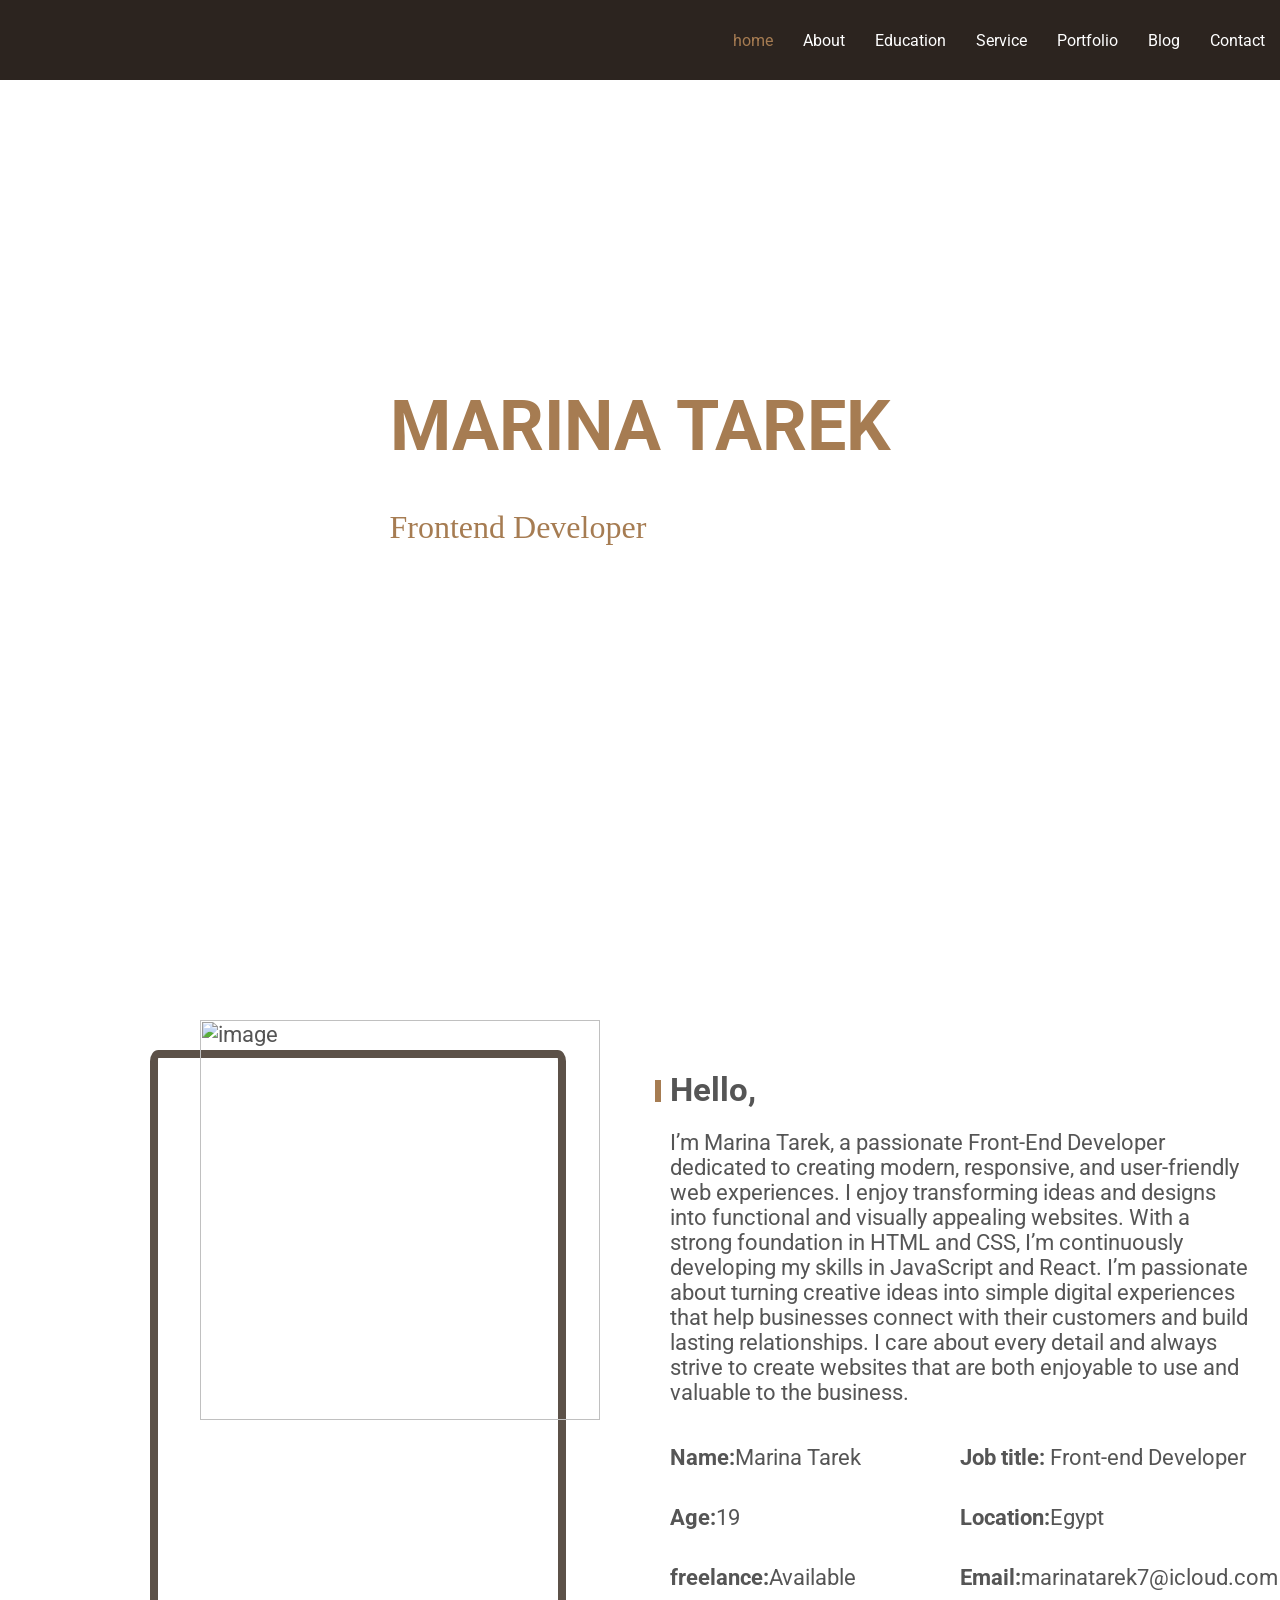
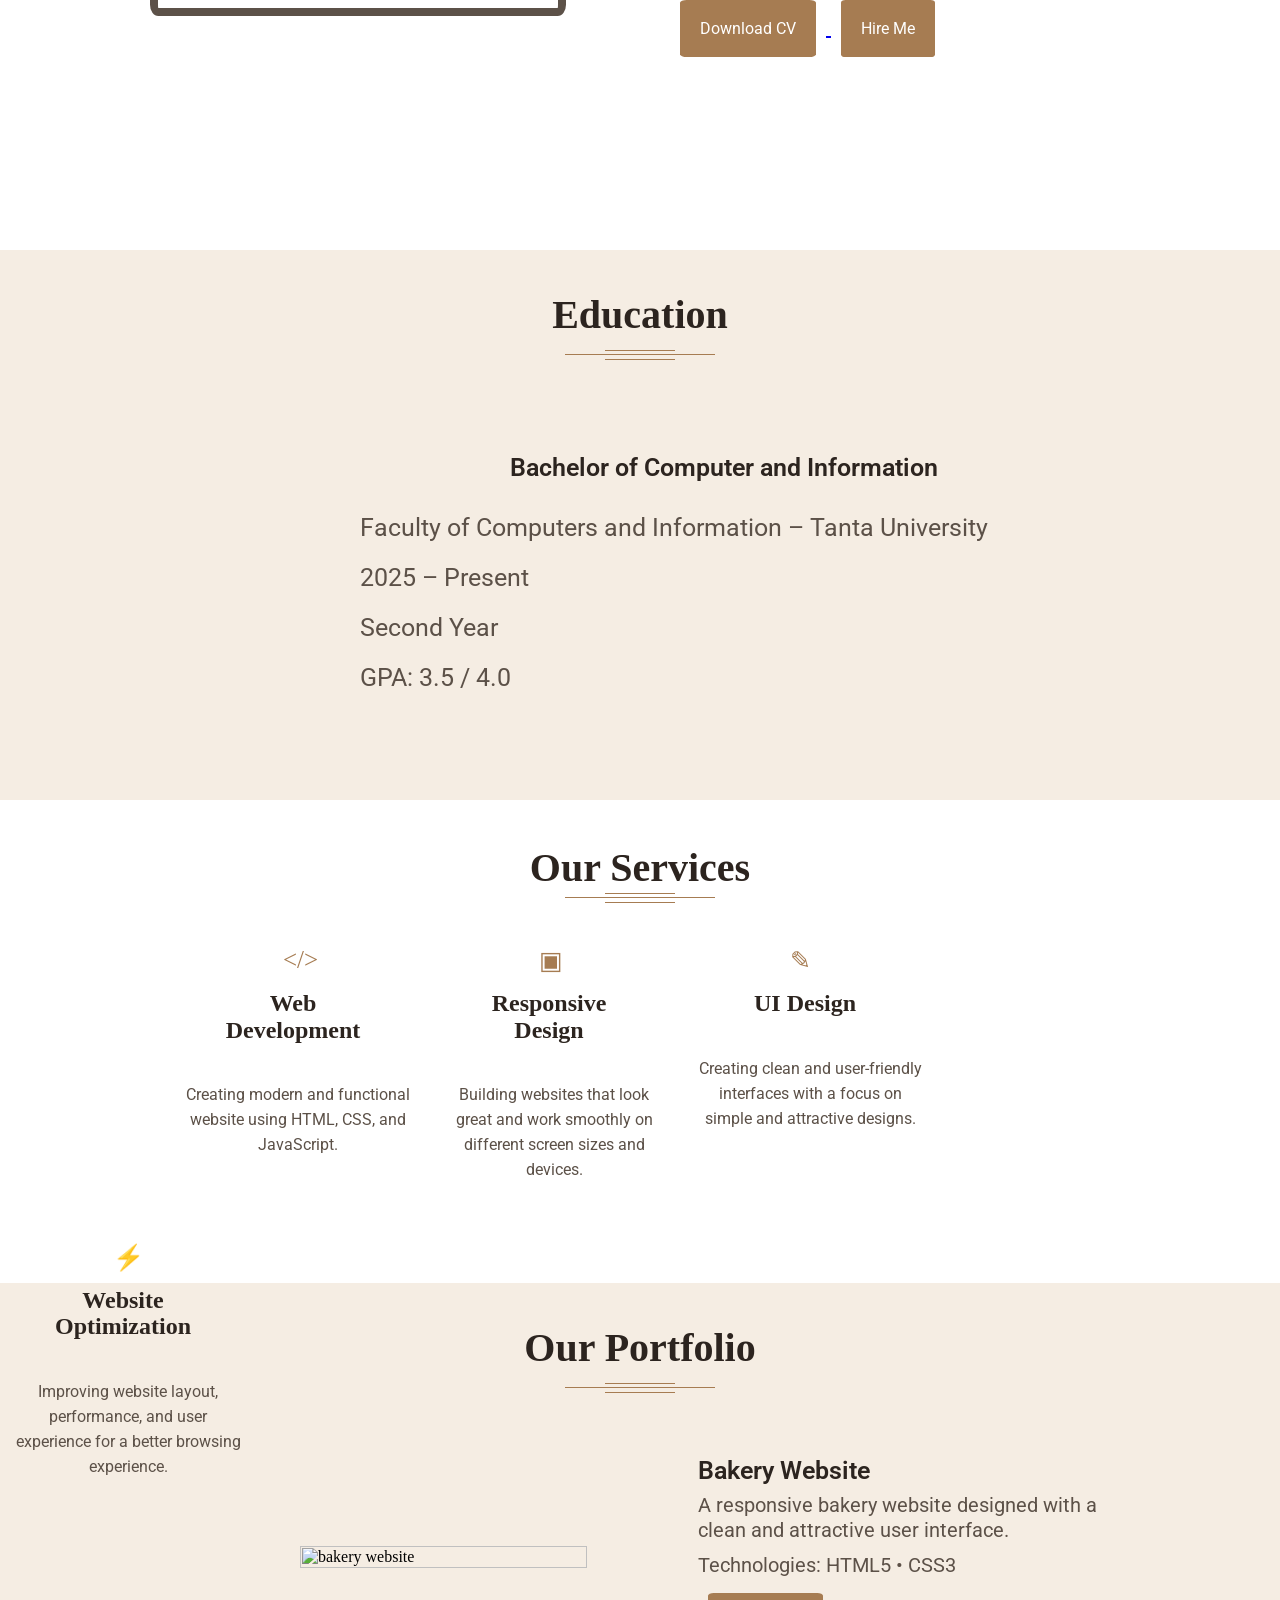
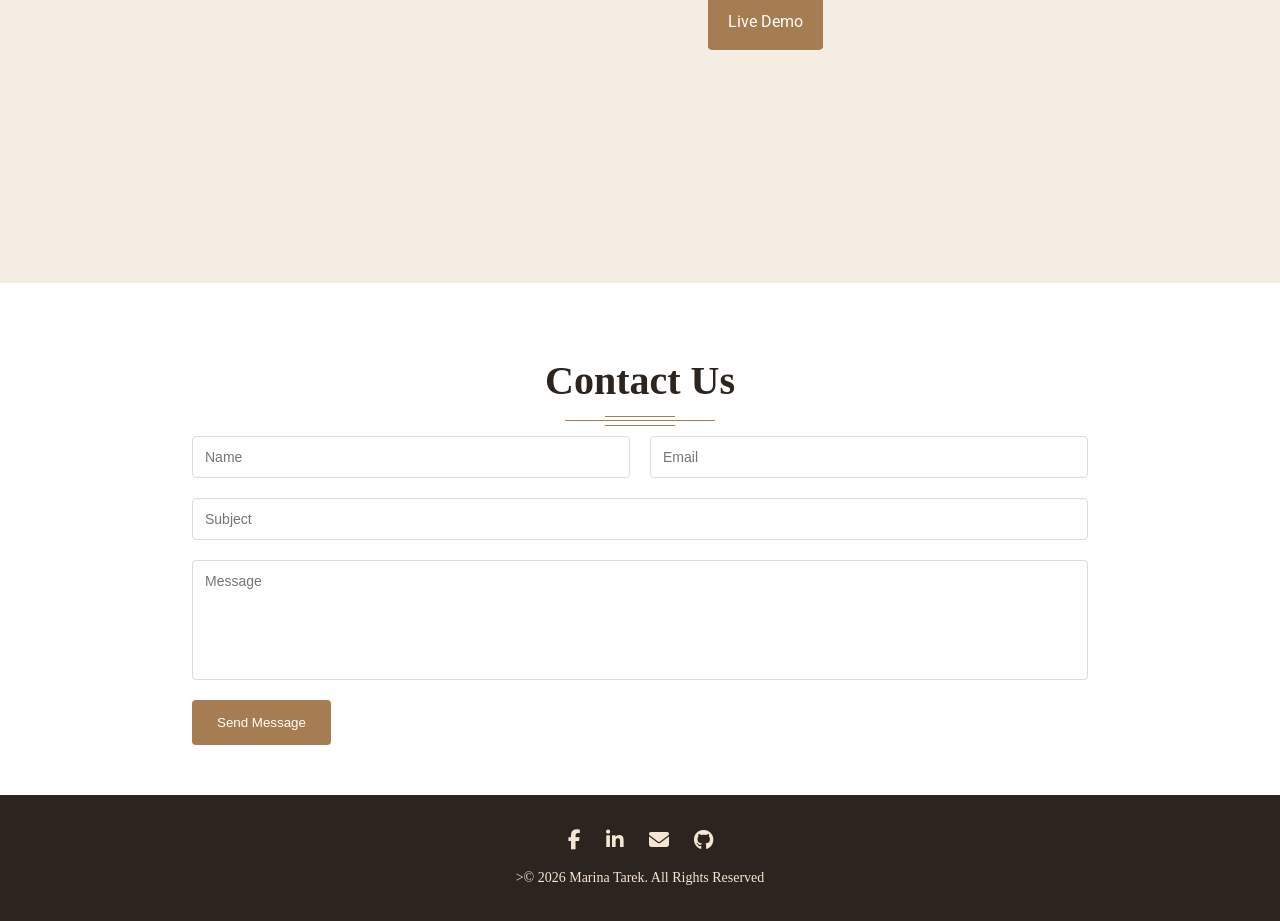
==== index.html @ 61bb32a8 "Rename portfolio.html to index.html" ====
<html>
    <head>
         <link rel="stylesheet" href="portfolio.css">
         <link rel="preconnect" href="https://fonts.googleapis.com">
<link rel="preconnect" href="https://fonts.gstatic.com" crossorigin>
<link href="https://fonts.googleapis.com/css2?family=Roboto:wght@100;300;400;500;700;900&display=swap" rel="stylesheet">
<link rel="stylesheet" href="https://cdnjs.cloudflare.com/ajax/libs/font-awesome/6.5.2/css/all.min.css">
    </head>
    <body>
         <nav>
                <div class="links" id="links">
                    <ul>
                 <li><a href="#header" class="head">home</a></li>
                 <li><a href="#about">About</a></li>
                 <li><a href="#education">Education</a></li>
                 <li><a href="#service">Service</a></li>
                 <li><a href="#portfolio">Portfolio</a></li>
                 <li><a href="#blog">Blog</a></li>
                 <li><a href="#contact">Contact</a></li>
                    </ul>
                </div>
            </nav>
        <div id="header">
            
            <div class="header caption">
            <span>Hello I'm</span>
            <h1>MARINA TAREK</h1>
            <h4>Frontend Developer</h4>
            </div>
        </div>
            <div id="about">
                <div class="image">
    <img src="images/marina.jpeg" alt="image">

    <div class="overlay">  
        <a href="https://www.facebook.com/share/1XyrS4aLoH/?mibextid=wwXIfr" target="_blank">
            <i class="fa-brands fa-facebook-f"></i>
        </a>

        <a href="https://linkedin.com/in/marina-tarek-644a253b6" target="_blank">
            <i class="fa-brands fa-linkedin-in"></i>
        </a>

        <a href="mailto:marinatarek7@icloud.com">
            <i class="fa-solid fa-envelope"></i>
        </a>

        <a href="https://github.com/marinatarek7" target="_blank">
            <i class="fa-brands fa-github""></i>
        </a>
                
                 </div>

                <div class="border"></div>
                </div>
                 <div class="a2">
                    <div class="greeting">
                    <h2 class="h2">Hello,</h2>
                    <div class="p">I’m Marina Tarek, a passionate Front-End Developer dedicated to creating modern, responsive, and user-friendly web experiences. I enjoy transforming ideas and designs into functional and visually appealing websites. With a strong foundation in HTML and CSS, I’m continuously developing my skills in JavaScript and React.

I’m passionate about turning creative ideas into simple digital experiences that help businesses connect with their customers and build lasting relationships. I care about every detail and always strive to create websites that are both enjoyable to use and valuable to the business.</div></div>
                    <div class="details">
                    <div class="a"><strong>Name:</strong>Marina Tarek</div>
                    <div class="b"><strong>Job title:</strong> Front-end Developer</div><br>
                    <div class="c"><strong>Age:</strong>19</div>
                    <div class="d"><strong>Location:</strong>Egypt</div><br>
                    <div class="e"><strong>freelance:</strong>Available</div>
                    <div class="f"><strong>Email:</strong>marinatarek7@icloud.com</div>
                    </div>
                    <div class="a3">
                        <a href="Marina Tarek.docx" target="_blank">
                    <button>Download CV</button>
                        </a>
                        <a href="mailto:marinatarek7@icloud.com" target="_blank">
                    <button>Hire Me</button>
                    </a>
                </div>
                </div>
                 </div>
            </div>
            <div id="education">
                <div class="e1">
                <h2>Education</h2>
                </div>
                <div class="faculty">
                    <div class="e2">
                        <h3>Bachelor of Computer and Information</h3>
                        <P>Faculty of Computers and Information – Tanta University</P>
                        <P>2025 – Present</P>
                        <p>Second Year</p>
                        <p>GPA: 3.5 / 4.0</p>                    </div>
                </div>
            </div>
            <div id="service">
                <div class="p1">
                   <h2>Our Services</h2>
                </div>
                <div class="p2">
                    <h3>Web Development</h3>
                    <p>Creating modern and functional website using HTML, CSS, and JavaScript.</p>
                </div>
                <div class="p3">
                    <h3>Responsive Design</h3>
                    <p>Building websites that look great and work smoothly on different screen sizes and devices.</p>
                </div>
                <div class="p4">
                    <h3>UI Design</h3>
                    <p>Creating clean and user-friendly interfaces with a focus on simple and attractive designs.</p>
                </div>
                <div class="p5">
                    <h3>Website Optimization</h3>
                    <p>Improving website layout, performance, and user experience for a better browsing experience.</p>
                </div>
            </div>
            <div id="portfolio">
                <div class="o1">
                <h2>Our Portfolio</h2>
                </div>
                <div class="bakery">
                    <div class="o2">
                        <img src="images/bakery.png" alt="bakery website">
                    </div>
                    <div class="o3">
                        <h3>Bakery Website</h3>
                        <P>A responsive bakery website designed with a clean and attractive user interface.</P>
                        <P>Technologies: HTML5 • CSS3</P>
                        <a href="#"><button>Live Demo</button></a>
                    </div>
                </div>
            </div>
            <div id="blog"></div>
            <div id="contact">
                <div class="c1">
                    <h2>Contact Us</h2>
                </div>
                <form class="c2">
                    <div class="input">
                    <input name="name" type="text" value="" id="first name" minlength="3" maxlength="15" placeholder="Name" required>
                    <input name="email" type="email" value="" id="email" placeholder="Email" required>
                    </div>
                   <input type="text" placeholder="Subject">

                    <textarea placeholder="Message"></textarea>

                    <button type="submit">Send Message</button>
                </form>
            </div>
            <div id="footer">
                <div class="icons">
                 <a href="https://www.facebook.com/share/1XyrS4aLoH/?mibextid=wwXIfr" target="_blank">
            <i class="fa-brands fa-facebook-f"></i>
        </a>

        <a href="https://linkedin.com/in/marina-tarek-644a253b6" target="_blank">
            <i class="fa-brands fa-linkedin-in"></i>
        </a>

        <a href="mailto:marinatarek7@icloud.com">
            <i class="fa-solid fa-envelope"></i>
        </a>

        <a href="https://github.com/marinatarek7" target="_blank">
            <i class="fa-brands fa-github""></i>
        </a>
                </div>
                <p>>© 2026 Marina Tarek. All Rights Reserved</p>
            </div>
    </body>
</html>
---- portfolio.css ----
body{
    margin: 0;
}
nav{
    background-color: #2C241F;
    width: 100%;
    height: 80px;
    position: fixed;
    top:0;
    left: 0;
    display: flex;
    flex-wrap: wrap;
    align-items: center;
    justify-content: flex-end;
    z-index: 888;
}
html {
    scroll-behavior: smooth;
}

#about,
#education,
#service,
#portfolio,
#blog,
#contact {
    scroll-margin-top: 80px;
}
.links ul{
display: flex;
flex-wrap: wrap;
list-style: none;
}
.links ul li{
    padding: 0 15;
}
.links ul li a{
    text-decoration: none;
    color: #FFFFFF;
    transition: 1s;
    font-family: Roboto;
font-weight: 400;
font-size: 16px;
line-height: 25px;
font-style: normal;
}
.links ul li:first-child a {
    color: #A67C52;
}

.links ul li :hover{
    color: #A67C52;
}
#header{
    background-image: url(images/head.jpg);
    background-size: cover;
    background-position: center;
    height: 100vh;
    color:#FFFFFF;
    width: 100%;
    display: flex;
    justify-content: center;
    align-items: center;

}
.header caption{
    width: 40%;
    text-align: center;
    
}
span{
    font-family: "Source Sans Pro",roboto;
font-weight: 600;
font-size: 24px;
line-height: 26.4px;
color: #FFFFFF;
font-style: normal;
}
h1{
    font-family:"Source Sans Pro",roboto;
    font-weight: 700;
    font-size: 70px;
    line-height: 77px;
    color: #A67C52;
    font-style: normal;
}
h4{
    font-family: Source Sans Pro;
font-weight: 500;
font-size: 32px;
line-height: 31.2px;
color: #A67C52;
font-style: normal;
}
#about{   
     margin:0; 
     display: flex;  
     flex-wrap: wrap;     
     background-color: #FFFFFF;    
     box-sizing: border-box;     
     font-family: Roboto; 
     font-weight: 400; 
     font-size: 22px; 
     line-height: 25px; 
     color: #555555; 
     font-style: normal; 
    }
   .image{
    width: 50%; 
    position: relative;
} 
.image img{     
    width: 400px;    
    padding: 120px 0 0 200px;
    z-index: 2;
    position: relative;
    transition: transform 1s 1s;
}
.border{
position:absolute;
width: 400px;
height: 550px;
border: 8px solid #5C5148;
top: 150px;
left: 150px;
z-index: 1;
border-radius: 2%;
}

.overlay a {
    color: #FFFFFF;
    text-decoration: none;
    font-size: 25px;
}
   
.greeting{ 
width: 100%; 
display: flex; 
flex-wrap: wrap; 
flex-direction: column; 
justify-content: center; 
} 
.a2{
    width: 50%;
    padding: 150 30;
    box-sizing: border-box;
}
.p{
    padding-bottom: 40px;
}
.h2{
    position: relative;
}
.h2::before{ 
    content: ""; 
    position: absolute; 
    left: -15; 
    top: 10%; 
    width: 1%;
    height: 90%; 
    background-color: #A67C52;
}
.details{
    display: flex;
    flex-wrap: wrap;
    gap: 35px 0;
}
.details >div{
width: 50%;
}
.a3 button{
background-color: #A67C52;
color:#FFFFFF;
padding: 16 20 16 20 ;
border-radius: 5%;
margin: 10;
transition: 1s;
font-family: Roboto;
font-weight: 400;
font-size: 16px;
line-height: 25px;
border: none;
font-style: normal;
}
.a3 button:hover{
background-color: #7F5D3B;
}
/* .image {
    width: 50%;
    position: relative;
}

.overlay {
    position: absolute;
    width: 400px;
    height: 550px;

    left: 200px;
    top: 120px;

    background-color: rgba(0, 0, 0, 0.7);

    display: flex;
    justify-content: center;
    align-items: center;
    gap: 20px;

    bottom: -550px;
    opacity: 0;

    transition: all 1s ease;
    z-index: 3;
}

.image:hover .overlay {
    bottom: 0;
    opacity: 1;
}
.overlay a {
    color: white;
    text-decoration: none;
    font-size: 25px;
    transition: all 1s ease;
}

.overlay a:hover {
    color: #A67C52;
} */
 .image {
    width: 50%;
    position: relative;
    display: inline-block;
    overflow: hidden;
}

.overlay {
    position: absolute;
    width: 400px;
    height: 550px;
    left: 200px;
    top: 120px;
    background-color: rgba(0, 0, 0, 0.7);
    display: flex;
    justify-content: center;
    align-items: center;
    gap: 20px;
    opacity: 0;
    transform: translateY(100%);
    transition: all 1s ease;
    z-index: 3;
    visibility: hidden;
}

.image:hover .overlay {
    top: 120px;
    opacity: 1;
   display: flex;
    transform: translateY(0);
    visibility: visible;
}

.overlay a {
    color: white;
    text-decoration: none;
    font-size: 25px;
    transition: all 1s ease;
}

.overlay a:hover {
    color: #A67C52;
}
#service{
    width: 100%;
    height: 400px;
    display: flex;
    flex-wrap: wrap;
    background-color: #FFFFFF;
    padding-bottom: 50px;
}
#service h2{
    font-family: Source Sans Pro;
font-weight: 800;
font-size: 40px;
line-height: 30px;
color: #2C241F;
font-style: normal;
position: relative;
text-align: center;
}
.p1{
    width: 100%;
    text-align: center;
    font-family: Source Sans Pro;
font-weight: 800;
font-size: 27px;
line-height: 30px;
color: #F5EDE3;
font-style: normal;
margin-top: 20px;
position: relative;
}
#service h2::before {
    content: "";
    position: absolute;
    width: 70px;
    height: 1px;
    background-color: #A67C52;
    top: 40px;
    left: 50%;
    transform: translateX(-50%);
    box-shadow: 0 9px #A67C52;
}

#service h2::after {
    content: "";
    position: absolute;
    width: 150px;
    height: 1px;
    background-color: #A67C52;
    top: 44px;
    left: 50%;
    transform: translateX(-50%);
}
#service h3{
    font-family: Source Sans Pro;
font-weight: 600;
font-size: 24px;
line-height: 26.4px;
color: #2C241F;
font-style: normal;
padding-left: 30px;
text-align: center;
 padding-right: 40px;
 padding-top: 30px;
}
#service p{
    font-family: Roboto;
font-weight: 400;
font-size: 16px;
line-height: 25px;
color: #5C5148;
font-style: normal;
text-align: center;
padding: 15px;
}
.p2{
    width: 20%;
    margin-left: 170px;
    position: relative;
    padding-top: 20px;
}
.p2::before {
    content: "</>";
    position: absolute;
    color: #A67C52;
    top: 30px;
    width: 30px;
    font-size: 25px;  
}
.p3{
    width: 20%;
    padding-top: 20px;
     position: relative;
}
.p3::before {
    content: "▣";
    position: absolute;
    color: #A67C52;
    top: 30px;
    width: 30px;
    font-size: 25px;
   
}
.p4{
    width: 20%;
    padding-top: 20px;
     position: relative;
    
}
.p4 h3{
    padding-right: 40px;
}
.p4::before {
    content: "✎";
    position: absolute;
    color: #A67C52;
    top: 30px;
    width: 40px;
    font-size: 25px;
   
}
.p5{
    width: 20%;
    margin-right: 130px;
    padding-top: 20px;
     position: relative;
}
.p5::before {
    content: "⚡";
    position: absolute;
    color: #A67C52;
    top: 30px;
    width: 30px;
    font-size: 25px;
   
}
.p2,
.p3,
.p4,
.p5{
    transition:  background-color 0.4s ease;
    transition: all 0.4s ease;
}
.p2:hover,
.p3:hover,
.p4:hover,
.p5:hover{
    background-color:#F5EDE3;
    box-shadow: 0 2px 10px rgba(0, 0, 0, 0.3);
}
.p2::before,
.p3::before,
.p4::before,
.p5::before {
    position: absolute;
    left: 50%;
    transform: translateX(-50%);
    transition: transform 0.4s ease;
}
.p2:hover::before,
.p3:hover::before,
.p4:hover::before,
.p5:hover::before {
    transform: translateX(-50%) scale(1.3);
}
#portfolio .o1 h2{
    font-family: Source Sans Pro;
font-weight: 800;
font-size: 40px;
line-height: 30px;
color: #2C241F;
font-style: normal;
position: relative;
text-align: center;
padding-top: 50px;
}
#portfolio h2::before {
    content: "";
    position: absolute;
    width: 70px;
    height: 1px;
    background-color: #A67C52;
    top: 100px;
    left: 50%;
    transform: translateX(-50%);
    box-shadow: 0 9px #A67C52;
}

#portfolio h2::after {
    content: "";
    position: absolute;
    width: 150px;
    height: 1px;
    background-color: #A67C52;
    top: 104px;
    left: 50%;
    transform: translateX(-50%);
}
#portfolio{
    background-color: #F5EDE3;
    height: 600px;
}
.bakery{
    background-color: #F5EDE3;
    width: 70%;
    height: auto;
    margin: 90 250;
    transition:  background-color 0.4s ease;
    transition: all 0.4s ease;
    display: flex;
    flex-wrap: wrap;
    align-items: center;
}
.o2{
    width: 50%;
}
.o2 img{
    width: 80%;
    padding: 70 50;
}
.o3 {
    width: 50%;
    display: flex;
    flex-direction: column;
    justify-content: center;
    align-items: flex-start;
}
.o3 h3,
.o3 p {
    margin: 5px 0;
}
.o3 p{
     font-family: Roboto;
font-weight: 400;
font-size: 20px;
line-height: 25px;
color: #5C5148;
font-style: normal;
}
.o3 h3{
     font-family: Roboto;
font-weight: 600;
font-size: 25px;
line-height: 25px;
color: #2C241F;
font-style: normal;
}
.o3 button{
    background-color:#A67C52;
    padding: 15px;
    color:#FFFFFF;
    padding: 16 20 16 20 ;
    border-radius: 5%;
    margin: 10;
    transition: 1s;
    font-family: Roboto;
    font-weight: 400;
    font-size: 16px;
    line-height: 25px;
    border: none;
    font-style: normal;
}
.o3 button:hover{
background-color: #7F5D3B;
}
    
.bakery:hover{
    background-color: #FFFFFF;
    box-shadow: 0 2px 10px rgba(0, 0, 0, 0.3);
}
.bakery::before {
    position: absolute;
    left: 50%;
    transform: translateX(-50%);
    transition: transform 0.4s ease;
}
.bakery:hover::before {
    transform: translateX(-50%) scale(1.3);}
#education{
    background-color: #F5EDE3;
    height: 550px;
    }
#education h2{
     font-family: Source Sans Pro;
font-weight: 800;
font-size: 40px;
line-height: 30px;
color: #2C241F;
font-style: normal;
position: relative;
text-align: center;
padding-top: 50px;;
}
#education h2::before {
    content: "";
    position: absolute;
    width: 70px;
    height: 1px;
    background-color: #A67C52;
    top: 100px;
    left: 50%;
    transform: translateX(-50%);
    box-shadow: 0 9px #A67C52;
}

#education h2::after {
    content: "";
    position: absolute;
    width: 150px;
    height: 1px;
    background-color: #A67C52;
    top: 104px;
    left: 50%;
    transform: translateX(-50%);
}
.faculty{
    background-color: #F5EDE3;
    width: 60%;
    height: 270px;
    margin: 60 300;
    transition:  background-color 0.4s ease;
    transition: all 0.4s ease;
    display: flex;
    flex-wrap: wrap;
    align-items: center;
    padding: 30 10;
}
.faculty h3{
    font-family: Roboto;
font-weight: 600;
font-size: 25px;
line-height: 25px;
color: #2c241f;
font-style: normal;
padding: 10 140 10 200 ;
}
.faculty p{
    font-family: Roboto;
font-weight: 400;
font-size: 25px;
line-height: 25px;
color: #5c5148;
font-style: normal;
padding-left: 50px;
}
.faculty:hover{
    background-color: #FFFFFF;
    box-shadow: 0 2px 10px rgba(0, 0, 0, 0.3);
}
.faculty::before {
    position: absolute;
    left: 50%;
    transform: translateX(-50%);
    transition: transform 0.4s ease;
}
.faculty:hover::before {
    transform: translateX(-50%) scale(1.3);}
#contact h2{
font-family: Source Sans Pro;
font-weight: 800;
font-size: 40px;
line-height: 30px;
color: #2C241F;
font-style: normal;
position: relative;
text-align: center;
padding-top: 50px;;
}
#contact h2::before {
    content: "";
    position: absolute;
    width: 70px;
    height: 1px;
    background-color: #A67C52;
    top: 100px;
    left: 50%;
    transform: translateX(-50%);
    box-shadow: 0 9px #A67C52;
}

#contact h2::after {
    content: "";
    position: absolute;
    width: 150px;
    height: 1px;
    background-color: #A67C52;
    top: 104px;
    left: 50%;
    transform: translateX(-50%);
}
form{
    width: 70%;
    margin: 40px auto;
}
.input{
    display: flex;
    gap:20px;
}
.c2 input,
.c2 textarea {
    width: 100%;
    padding: 12px;
    margin-bottom: 20px;
    border: 1px solid #ddd;
    border-radius: 4px;
    box-sizing: border-box;
    font-size: 14px;
    font-family: Arial, sans-serif;
}
.input input{
    width: 50%;
}
.c2 textarea{
    height: 120px;
    resize: none;
}
.c2 button {
    background-color: #A67C52;
    color: #FFFFFF;
    border: none;
    padding: 15px 25px;
    border-radius: 4px;
    cursor: pointer;
    transition: all 0.3s ease;
}

.c2 button:hover {
    background-color: #7F5D3B;
    color: #F5EDE3;
}
#footer {
    background-color: #2C241F;
    text-align: center;
    padding: 35px 0;
    margin-top: 50px;
}

.icons {
    display: flex;
    justify-content: center;
    gap: 25px;
    margin-bottom: 20px;
}

.icons a {
    color: #F5E6D3;
    font-size: 20px;
    text-decoration: none;
    transition: all 0.3s ease;
}

.icons a:hover {
    color: #A67C52;
}

#footer p {
    color: #F5E6D3;
    font-size: 14px;
    margin: 0;
}
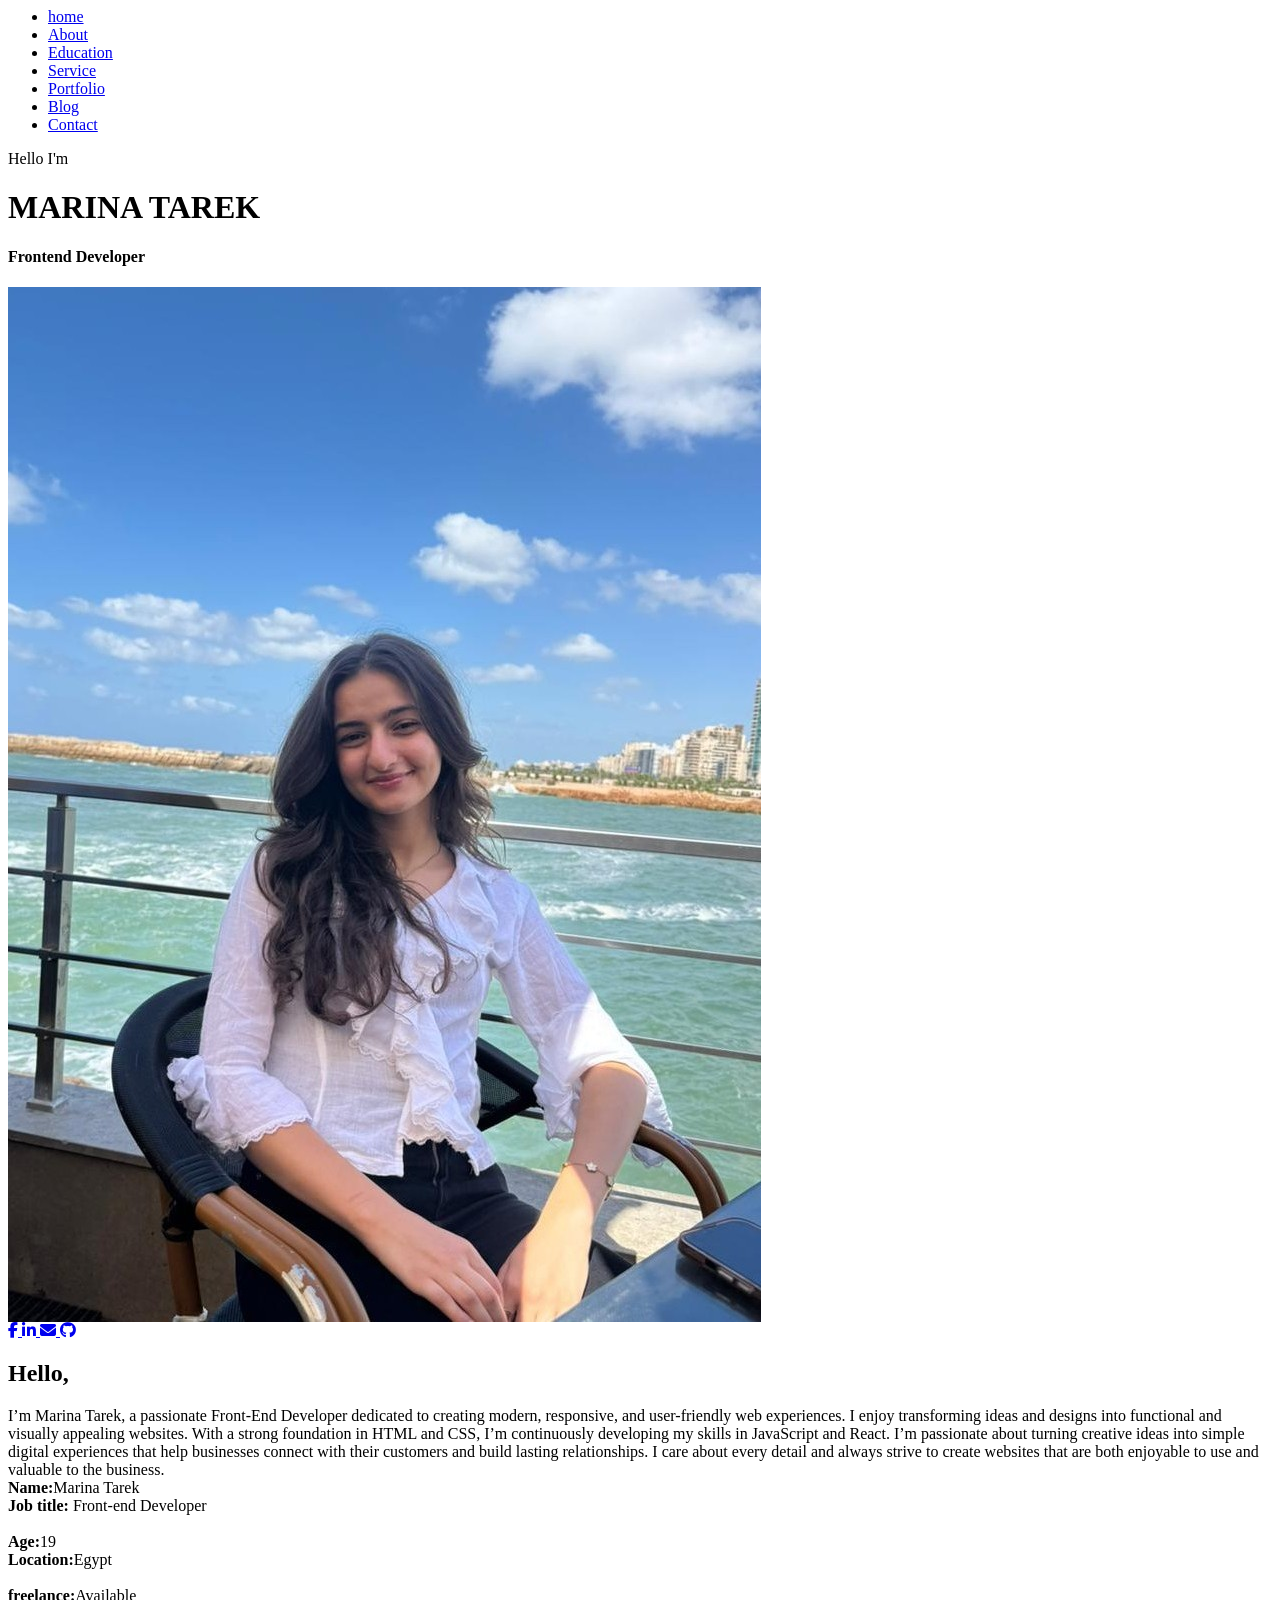
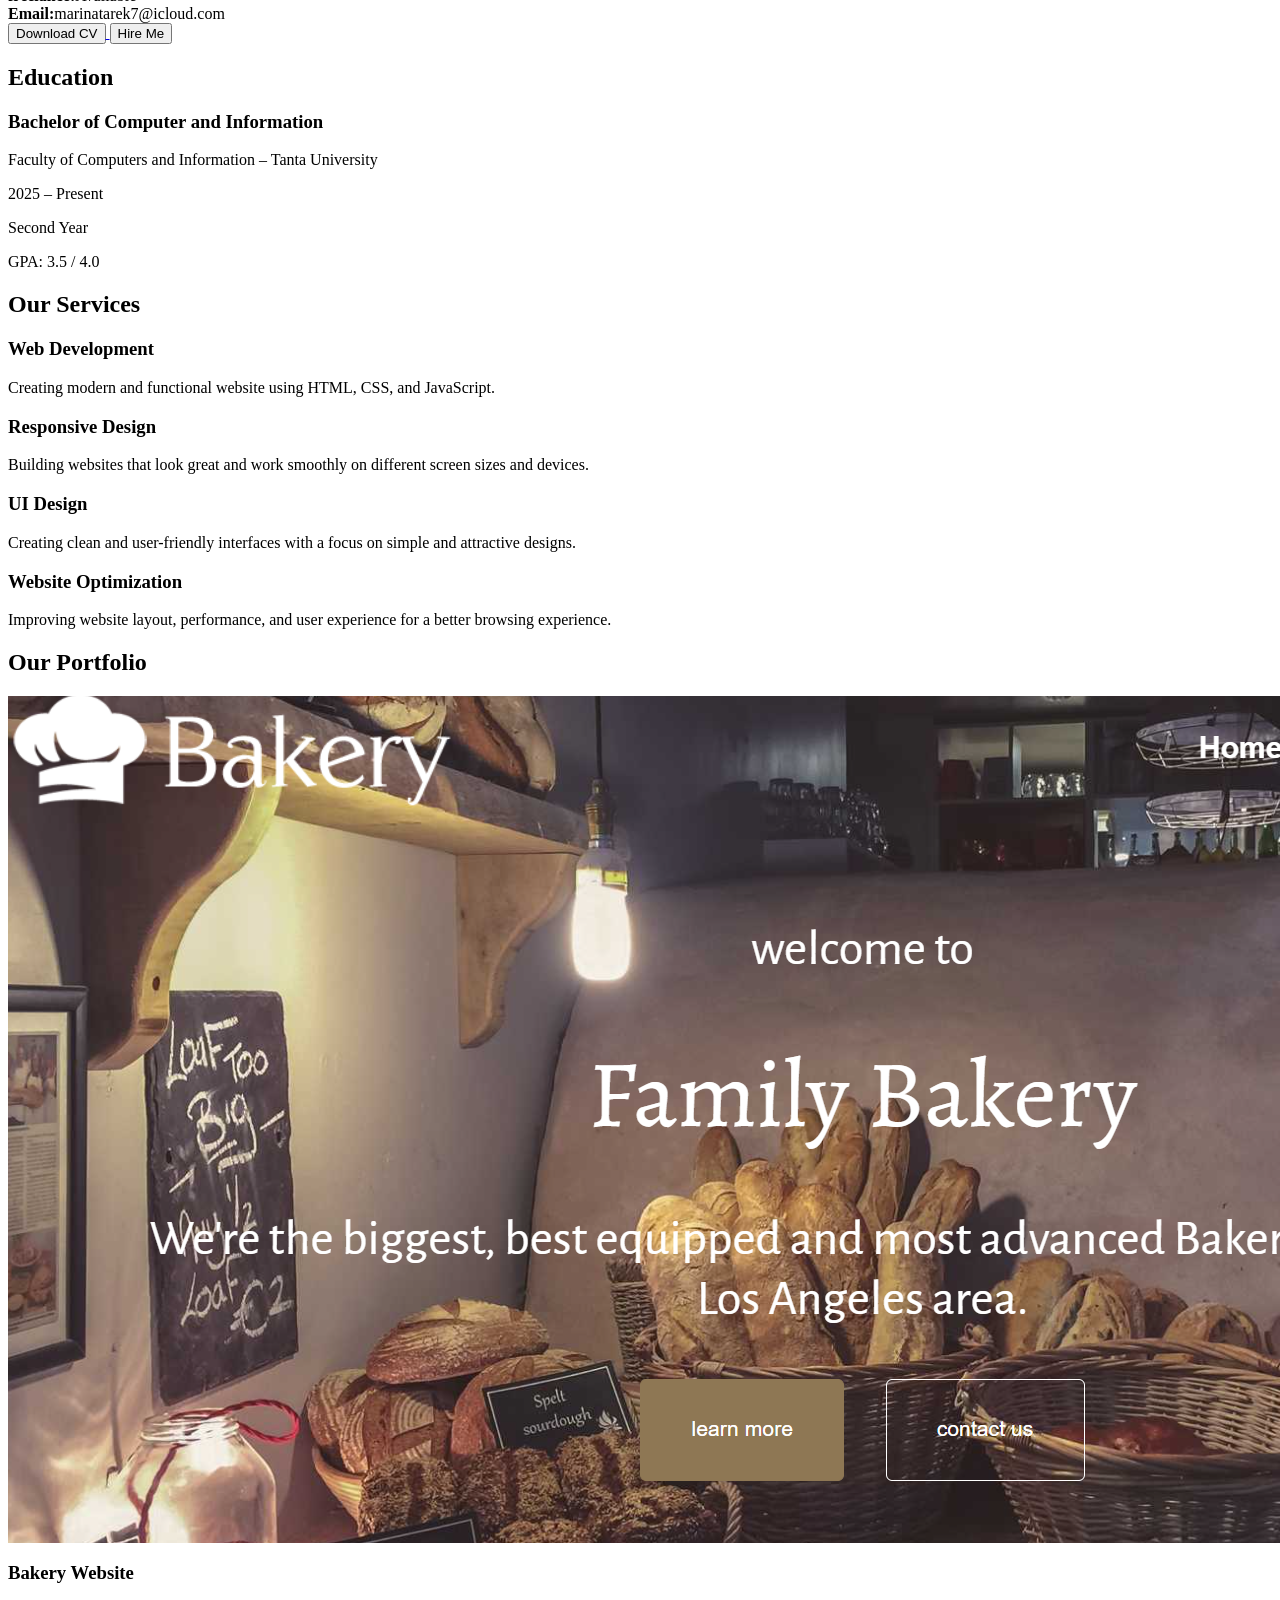
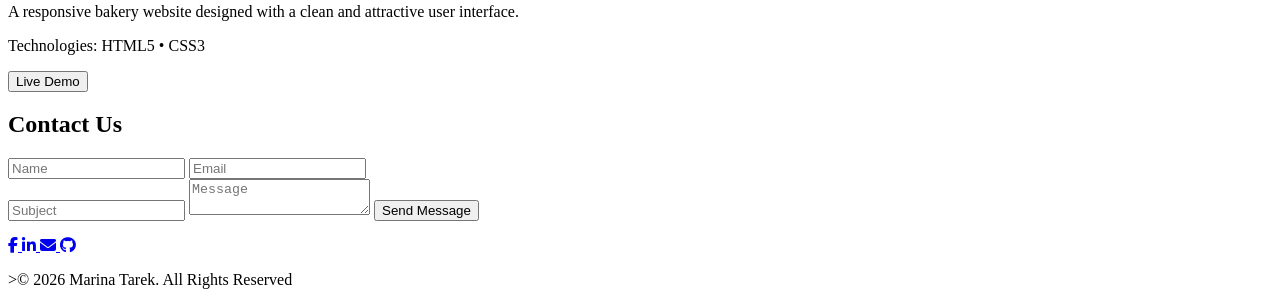
==== commit 35906b7b: "Add files via upload" ====
--- a/index.html
+++ b/index.html
@@ -1,6 +1,6 @@
 <html>
     <head>
-         <link rel="stylesheet" href="portfolio.css">
+         <link rel="stylesheet" href="main.css">
          <link rel="preconnect" href="https://fonts.googleapis.com">
 <link rel="preconnect" href="https://fonts.gstatic.com" crossorigin>
 <link href="https://fonts.googleapis.com/css2?family=Roboto:wght@100;300;400;500;700;900&display=swap" rel="stylesheet">
@@ -166,4 +166,4 @@
                 <p>>© 2026 Marina Tarek. All Rights Reserved</p>
             </div>
     </body>
-</html>
+</html>
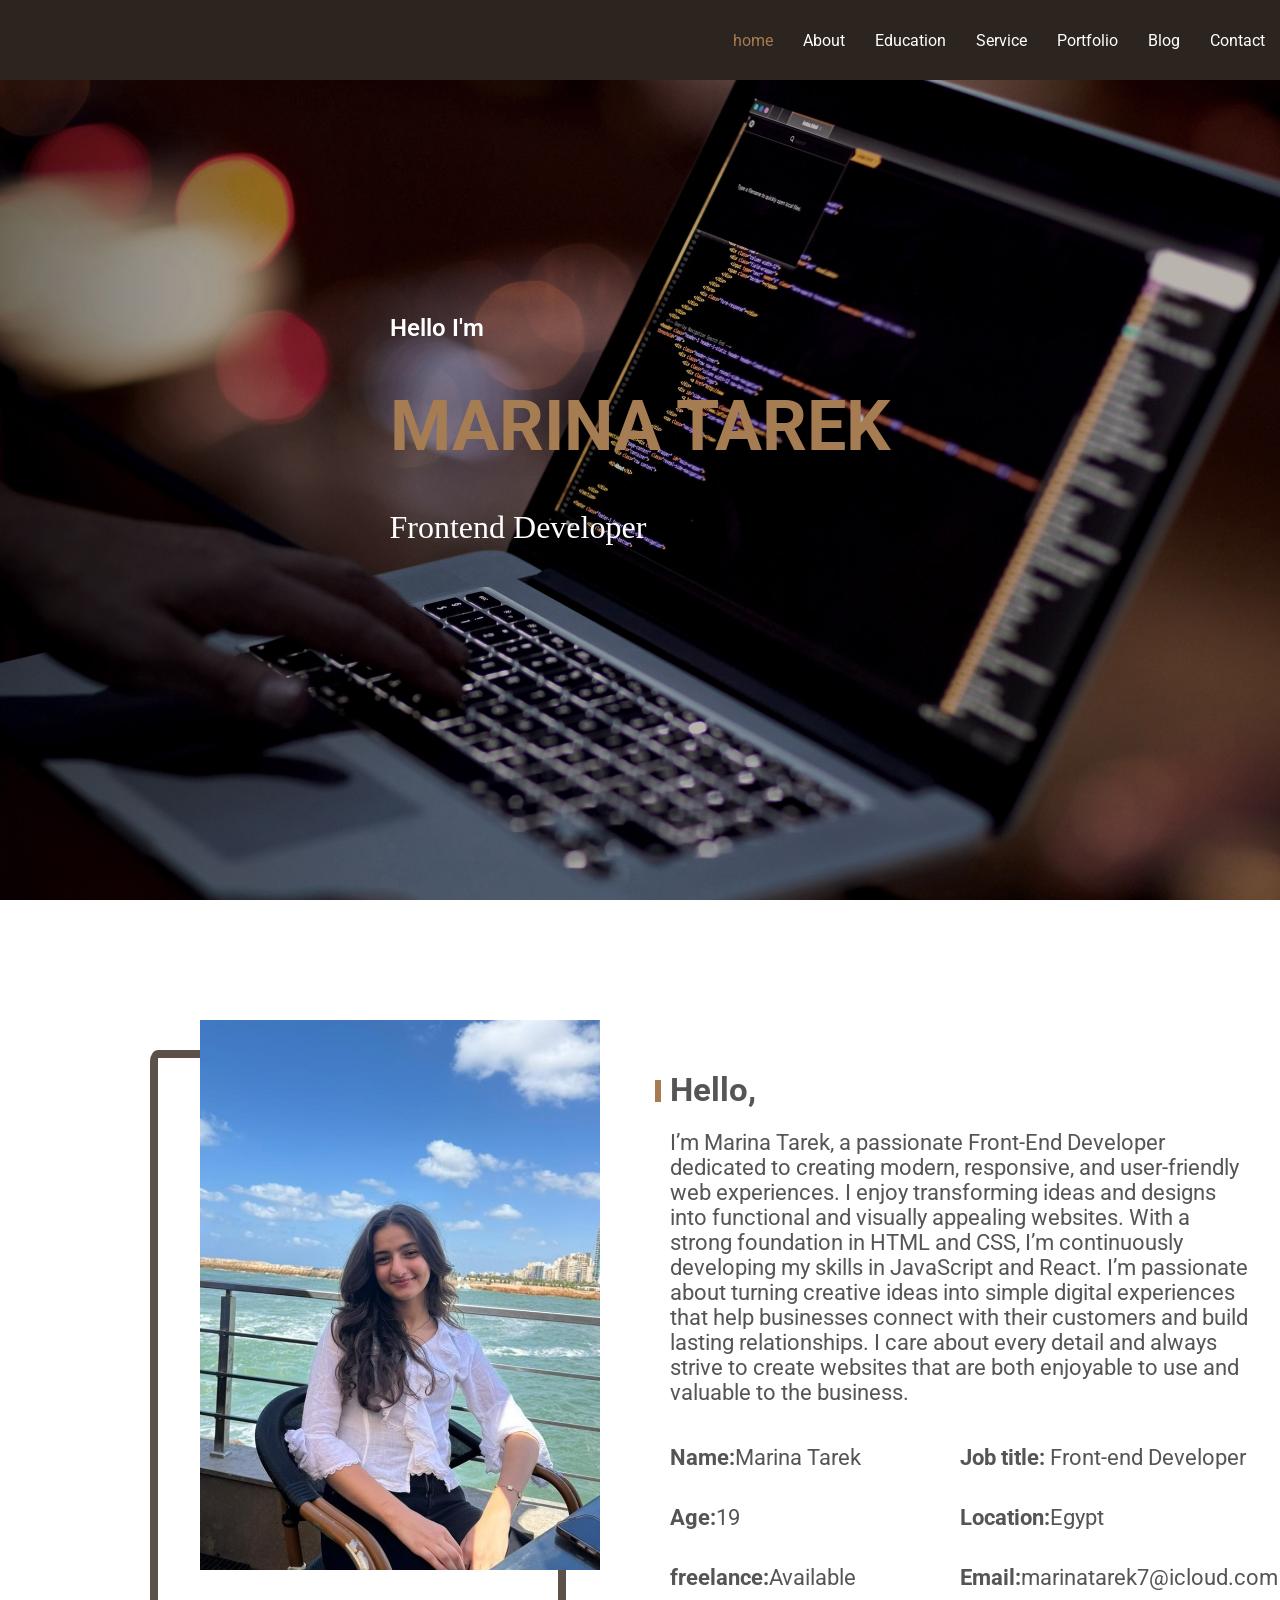
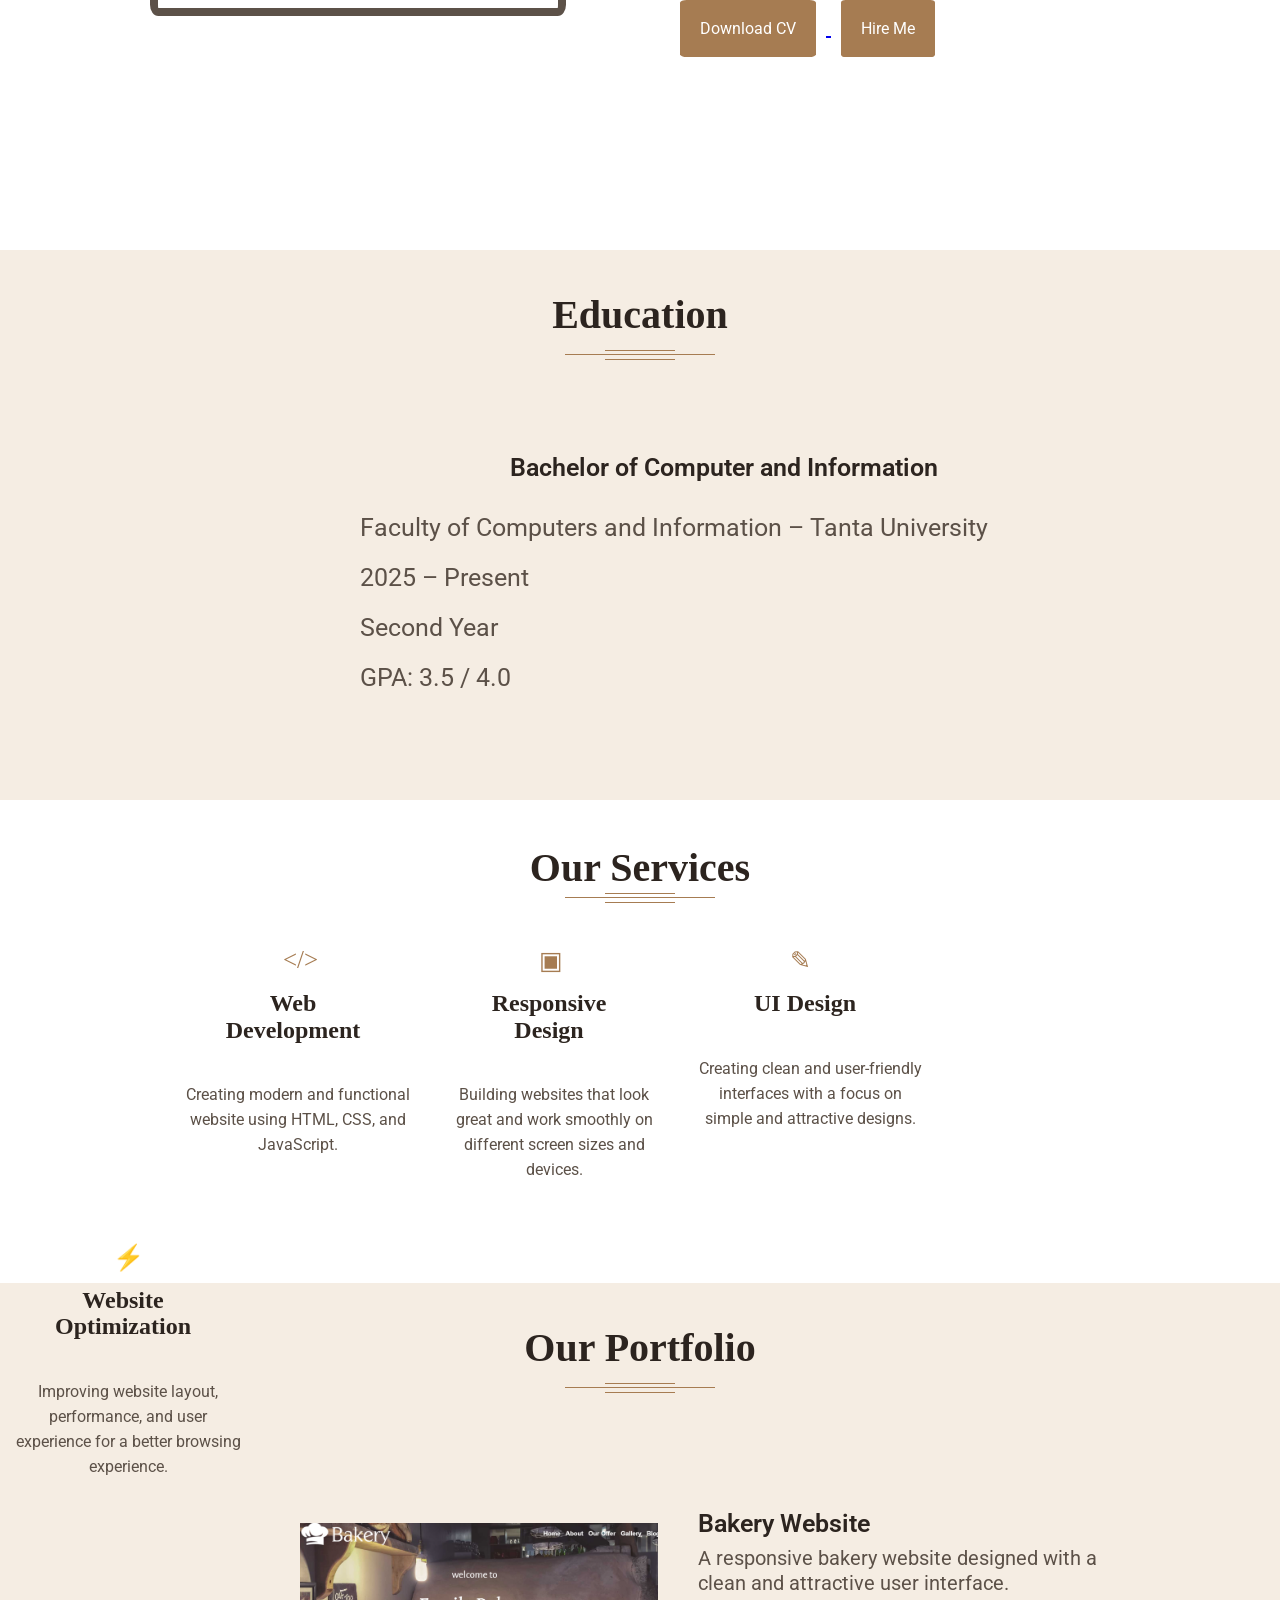
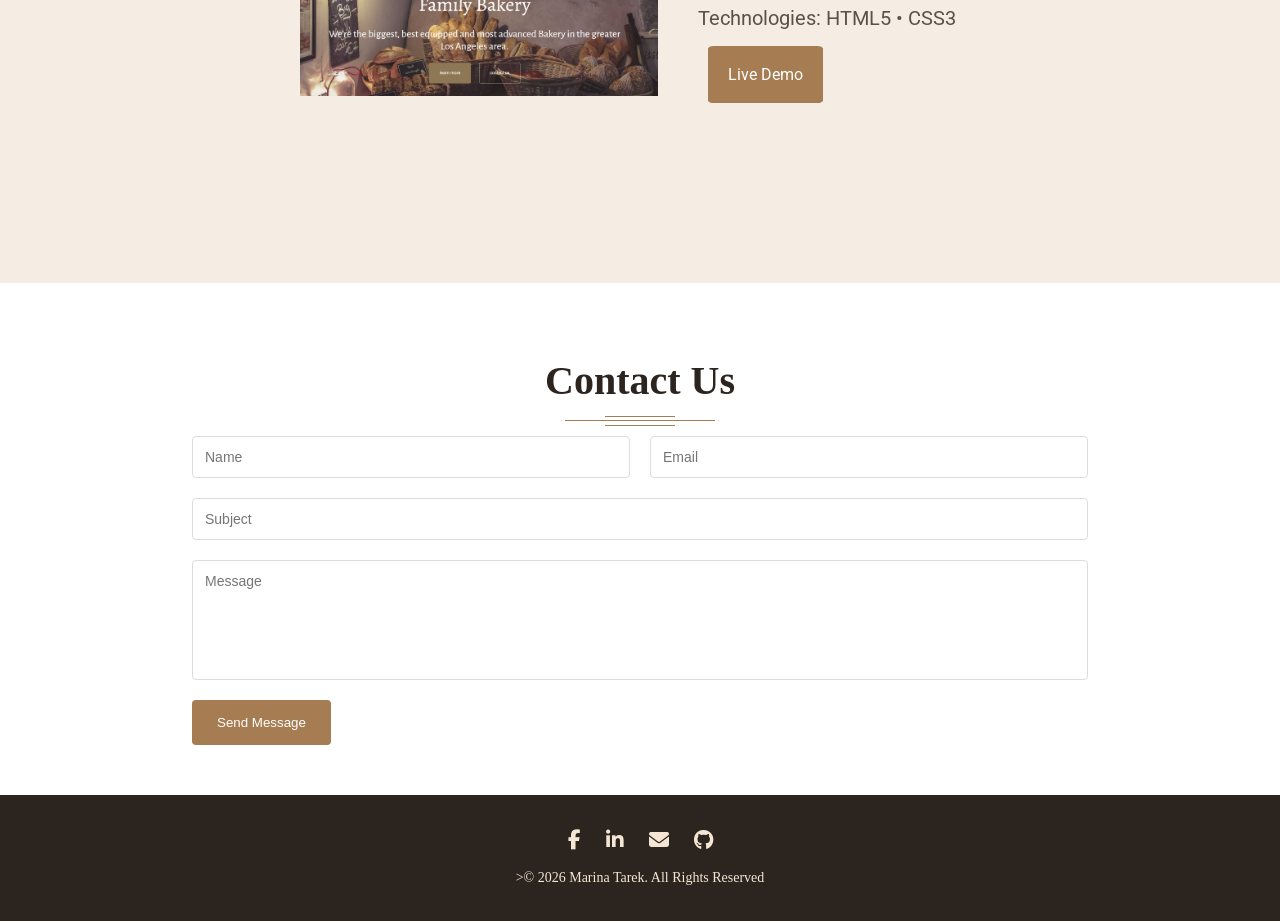
==== commit bed715d2: "Update index.html" ====
--- a/index.html
+++ b/index.html
@@ -5,6 +5,7 @@
 <link rel="preconnect" href="https://fonts.gstatic.com" crossorigin>
 <link href="https://fonts.googleapis.com/css2?family=Roboto:wght@100;300;400;500;700;900&display=swap" rel="stylesheet">
 <link rel="stylesheet" href="https://cdnjs.cloudflare.com/ajax/libs/font-awesome/6.5.2/css/all.min.css">
+<meta name="viewport" content="width=device-width, initial-scale=1.0">
     </head>
     <body>
          <nav>
@@ -166,4 +167,4 @@
                 <p>>© 2026 Marina Tarek. All Rights Reserved</p>
             </div>
     </body>
-</html>+</html>
--- a/main.css
+++ b/main.css
@@ -0,0 +1,695 @@
+body{
+    margin: 0;
+}
+nav{
+    background-color: #2C241F;
+    width: 100%;
+    height: 80px;
+    position: fixed;
+    top:0;
+    left: 0;
+    display: flex;
+    flex-wrap: wrap;
+    align-items: center;
+    justify-content: flex-end;
+    z-index: 888;
+}
+html {
+    scroll-behavior: smooth;
+}
+
+#about,
+#education,
+#service,
+#portfolio,
+#blog,
+#contact {
+    scroll-margin-top: 80px;
+}
+.links ul{
+display: flex;
+flex-wrap: wrap;
+list-style: none;
+}
+.links ul li{
+    padding: 0 15;
+}
+.links ul li a{
+    text-decoration: none;
+    color: #FFFFFF;
+    transition: 1s;
+    font-family: Roboto;
+font-weight: 400;
+font-size: 16px;
+line-height: 25px;
+font-style: normal;
+}
+.links ul li:first-child a {
+    color: #A67C52;
+}
+
+.links ul li :hover{
+    color: #A67C52;
+}
+#header{
+    background-image: url(images/head.jpg);
+    background-size: cover;
+    background-position: center;
+    height: 100vh;
+    color:#FFFFFF;
+    width: 100%;
+    display: flex;
+    justify-content: center;
+    align-items: center;
+
+}
+.header caption{
+    width: 40%;
+    text-align: center;
+    
+}
+span{
+    font-family: "Source Sans Pro",roboto;
+font-weight: 600;
+font-size: 24px;
+line-height: 26.4px;
+color: #FFFFFF;
+font-style: normal;
+}
+h1{
+    font-family:"Source Sans Pro",roboto;
+    font-weight: 700;
+    font-size: 70px;
+    line-height: 77px;
+    color: #A67C52;
+    font-style: normal;
+}
+h4{
+    font-family: Source Sans Pro;
+font-weight: 500;
+font-size: 32px;
+line-height: 31.2px;
+color: #FFFFFF;
+font-style: normal;
+}
+#about{   
+     margin:0; 
+     display: flex;  
+     flex-wrap: wrap;     
+     background-color: #FFFFFF;    
+     box-sizing: border-box;     
+     font-family: Roboto; 
+     font-weight: 400; 
+     font-size: 22px; 
+     line-height: 25px; 
+     color: #555555; 
+     font-style: normal; 
+    }
+   .image{
+    width: 50%; 
+    position: relative;
+} 
+.image img{     
+    width: 400px;    
+    padding: 120px 0 0 200px;
+    z-index: 2;
+    position: relative;
+    transition: transform 1s 1s;
+}
+.border{
+position:absolute;
+width: 400px;
+height: 550px;
+border: 8px solid #5C5148;
+top: 150px;
+left: 150px;
+z-index: 1;
+border-radius: 2%;
+}
+
+.overlay a {
+    color: #FFFFFF;
+    text-decoration: none;
+    font-size: 25px;
+}
+   
+.greeting{ 
+width: 100%; 
+display: flex; 
+flex-wrap: wrap; 
+flex-direction: column; 
+justify-content: center; 
+} 
+.a2{
+    width: 50%;
+    padding: 150 30;
+    box-sizing: border-box;
+}
+.p{
+    padding-bottom: 40px;
+}
+.h2{
+    position: relative;
+}
+.h2::before{ 
+    content: ""; 
+    position: absolute; 
+    left: -15; 
+    top: 10%; 
+    width: 1%;
+    height: 90%; 
+    background-color: #A67C52;
+}
+.details{
+    display: flex;
+    flex-wrap: wrap;
+    gap: 35px 0;
+}
+.details >div{
+width: 50%;
+}
+.a3 button{
+background-color: #A67C52;
+color:#FFFFFF;
+padding: 16 20 16 20 ;
+border-radius: 5%;
+margin: 10;
+transition: 1s;
+font-family: Roboto;
+font-weight: 400;
+font-size: 16px;
+line-height: 25px;
+border: none;
+font-style: normal;
+}
+.a3 button:hover{
+background-color: #7F5D3B;
+}
+ .image {
+    width: 50%;
+    position: relative;
+    display: inline-block;
+    overflow: hidden;
+}
+
+.overlay {
+    position: absolute;
+    width: 400px;
+    height: 550px;
+    left: 200px;
+    top: 120px;
+    background-color: rgba(0, 0, 0, 0.7);
+    display: flex;
+    justify-content: center;
+    align-items: center;
+    gap: 20px;
+    opacity: 0;
+    transform: translateY(100%);
+    transition: all 1s ease;
+    z-index: 3;
+    visibility: hidden;
+}
+
+.image:hover .overlay {
+    top: 120px;
+    opacity: 1;
+   display: flex;
+    transform: translateY(0);
+    visibility: visible;
+}
+
+.overlay a {
+    color: white;
+    text-decoration: none;
+    font-size: 25px;
+    transition: all 1s ease;
+}
+
+.overlay a:hover {
+    color: #A67C52;
+}
+#service{
+    width: 100%;
+    height: 400px;
+    display: flex;
+    flex-wrap: wrap;
+    background-color: #FFFFFF;
+    padding-bottom: 50px;
+}
+#service h2{
+    font-family: Source Sans Pro;
+font-weight: 800;
+font-size: 40px;
+line-height: 30px;
+color: #2C241F;
+font-style: normal;
+position: relative;
+text-align: center;
+}
+.p1{
+    width: 100%;
+    text-align: center;
+    font-family: Source Sans Pro;
+font-weight: 800;
+font-size: 27px;
+line-height: 30px;
+color: #F5EDE3;
+font-style: normal;
+margin-top: 20px;
+position: relative;
+}
+#service h2::before {
+    content: "";
+    position: absolute;
+    width: 70px;
+    height: 1px;
+    background-color: #A67C52;
+    top: 40px;
+    left: 50%;
+    transform: translateX(-50%);
+    box-shadow: 0 9px #A67C52;
+}
+
+#service h2::after {
+    content: "";
+    position: absolute;
+    width: 150px;
+    height: 1px;
+    background-color: #A67C52;
+    top: 44px;
+    left: 50%;
+    transform: translateX(-50%);
+}
+#service h3{
+    font-family: Source Sans Pro;
+font-weight: 600;
+font-size: 24px;
+line-height: 26.4px;
+color: #2C241F;
+font-style: normal;
+padding-left: 30px;
+text-align: center;
+ padding-right: 40px;
+ padding-top: 30px;
+}
+#service p{
+    font-family: Roboto;
+font-weight: 400;
+font-size: 16px;
+line-height: 25px;
+color: #5C5148;
+font-style: normal;
+text-align: center;
+padding: 15px;
+}
+.p2{
+    width: 20%;
+    margin-left: 170px;
+    position: relative;
+    padding-top: 20px;
+}
+.p2::before {
+    content: "</>";
+    position: absolute;
+    color: #A67C52;
+    top: 30px;
+    width: 30px;
+    font-size: 25px;  
+}
+.p3{
+    width: 20%;
+    padding-top: 20px;
+     position: relative;
+}
+.p3::before {
+    content: "▣";
+    position: absolute;
+    color: #A67C52;
+    top: 30px;
+    width: 30px;
+    font-size: 25px;
+   
+}
+.p4{
+    width: 20%;
+    padding-top: 20px;
+     position: relative;
+    
+}
+.p4 h3{
+    padding-right: 40px;
+}
+.p4::before {
+    content: "✎";
+    position: absolute;
+    color: #A67C52;
+    top: 30px;
+    width: 40px;
+    font-size: 25px;
+   
+}
+.p5{
+    width: 20%;
+    margin-right: 130px;
+    padding-top: 20px;
+     position: relative;
+}
+.p5::before {
+    content: "⚡";
+    position: absolute;
+    color: #A67C52;
+    top: 30px;
+    width: 30px;
+    font-size: 25px;
+   
+}
+.p2,
+.p3,
+.p4,
+.p5{
+    transition:  background-color 0.4s ease;
+    transition: all 0.4s ease;
+}
+.p2:hover,
+.p3:hover,
+.p4:hover,
+.p5:hover{
+    background-color:#F5EDE3;
+    box-shadow: 0 2px 10px rgba(0, 0, 0, 0.3);
+}
+.p2::before,
+.p3::before,
+.p4::before,
+.p5::before {
+    position: absolute;
+    left: 50%;
+    transform: translateX(-50%);
+    transition: transform 0.4s ease;
+}
+.p2:hover::before,
+.p3:hover::before,
+.p4:hover::before,
+.p5:hover::before {
+    transform: translateX(-50%) scale(1.3);
+}
+#portfolio .o1 h2{
+    font-family: Source Sans Pro;
+font-weight: 800;
+font-size: 40px;
+line-height: 30px;
+color: #2C241F;
+font-style: normal;
+position: relative;
+text-align: center;
+padding-top: 50px;
+}
+#portfolio h2::before {
+    content: "";
+    position: absolute;
+    width: 70px;
+    height: 1px;
+    background-color: #A67C52;
+    top: 100px;
+    left: 50%;
+    transform: translateX(-50%);
+    box-shadow: 0 9px #A67C52;
+}
+
+#portfolio h2::after {
+    content: "";
+    position: absolute;
+    width: 150px;
+    height: 1px;
+    background-color: #A67C52;
+    top: 104px;
+    left: 50%;
+    transform: translateX(-50%);
+}
+#portfolio{
+    background-color: #F5EDE3;
+    height: 600px;
+}
+.bakery{
+    background-color: #F5EDE3;
+    width: 70%;
+    height: auto;
+    margin: 90 250;
+    transition:  background-color 0.4s ease;
+    transition: all 0.4s ease;
+    display: flex;
+    flex-wrap: wrap;
+    align-items: center;
+    transition: transform 1s ease box-shadow 1s ease;
+}
+.o2{
+    width: 50%;
+}
+.o2 img{
+    width: 80%;
+    padding: 70 50;
+}
+.o3 {
+    width: 50%;
+    display: flex;
+    flex-direction: column;
+    justify-content: center;
+    align-items: flex-start;
+}
+.o3 h3,
+.o3 p {
+    margin: 5px 0;
+}
+.o3 p{
+     font-family: Roboto;
+font-weight: 400;
+font-size: 20px;
+line-height: 25px;
+color: #5C5148;
+font-style: normal;
+}
+.o3 h3{
+     font-family: Roboto;
+font-weight: 600;
+font-size: 25px;
+line-height: 25px;
+color: #2C241F;
+font-style: normal;
+}
+.o3 button{
+    background-color:#A67C52;
+    padding: 15px;
+    color:#FFFFFF;
+    padding: 16 20 16 20 ;
+    border-radius: 5%;
+    margin: 10;
+    transition: 1s;
+    font-family: Roboto;
+    font-weight: 400;
+    font-size: 16px;
+    line-height: 25px;
+    border: none;
+    font-style: normal;
+}
+.o3 button:hover{
+background-color: #7F5D3B;
+}
+    
+.bakery:hover{
+    background-color: #FFFFFF;
+    box-shadow: 0 2px 10px rgba(0, 0, 0, 0.3);
+     transform: translateY(-5px);
+    box-shadow: 0 10px 20px rgba(0, 0, 0, 0.15);
+}
+.bakery::before {
+    position: absolute;
+    left: 50%;
+    transform: translateX(-50%);
+    transition: transform 0.4s ease;
+}
+.bakery:hover::before {
+    transform: translateX(-50%) scale(1.3);}
+#education{
+    background-color: #F5EDE3;
+    height: 550px;
+    }
+#education h2{
+     font-family: Source Sans Pro;
+font-weight: 800;
+font-size: 40px;
+line-height: 30px;
+color: #2C241F;
+font-style: normal;
+position: relative;
+text-align: center;
+padding-top: 50px;;
+}
+#education h2::before {
+    content: "";
+    position: absolute;
+    width: 70px;
+    height: 1px;
+    background-color: #A67C52;
+    top: 100px;
+    left: 50%;
+    transform: translateX(-50%);
+    box-shadow: 0 9px #A67C52;
+}
+
+#education h2::after {
+    content: "";
+    position: absolute;
+    width: 150px;
+    height: 1px;
+    background-color: #A67C52;
+    top: 104px;
+    left: 50%;
+    transform: translateX(-50%);
+}
+.faculty{
+    background-color: #F5EDE3;
+    width: 60%;
+    height: 270px;
+    margin: 60 300;
+    transition:  background-color 0.4s ease;
+    transition: all 0.4s ease;
+    display: flex;
+    flex-wrap: wrap;
+    align-items: center;
+    padding: 30 10;
+    transition: transform 1s ease box-shadow 1s ease;
+}
+.faculty h3{
+    font-family: Roboto;
+font-weight: 600;
+font-size: 25px;
+line-height: 25px;
+color: #2c241f;
+font-style: normal;
+padding: 10 140 10 200 ;
+}
+.faculty p{
+    font-family: Roboto;
+font-weight: 400;
+font-size: 25px;
+line-height: 25px;
+color: #5c5148;
+font-style: normal;
+padding-left: 50px;
+}
+.faculty:hover{
+    background-color: #FFFFFF;
+    box-shadow: 0 2px 10px rgba(0, 0, 0, 0.3);
+    transform: translateY(-5px);
+    box-shadow: 0 10px 20px rgba(0, 0, 0, 0.15);
+}
+.faculty::before {
+    position: absolute;
+    left: 50%;
+    transform: translateX(-50%);
+    transition: transform 0.4s ease;
+}
+.faculty:hover::before {
+    transform: translateX(-50%) scale(1.3);}
+#contact h2{
+font-family: Source Sans Pro;
+font-weight: 800;
+font-size: 40px;
+line-height: 30px;
+color: #2C241F;
+font-style: normal;
+position: relative;
+text-align: center;
+padding-top: 50px;;
+}
+#contact h2::before {
+    content: "";
+    position: absolute;
+    width: 70px;
+    height: 1px;
+    background-color: #A67C52;
+    top: 100px;
+    left: 50%;
+    transform: translateX(-50%);
+    box-shadow: 0 9px #A67C52;
+}
+
+#contact h2::after {
+    content: "";
+    position: absolute;
+    width: 150px;
+    height: 1px;
+    background-color: #A67C52;
+    top: 104px;
+    left: 50%;
+    transform: translateX(-50%);
+}
+form{
+    width: 70%;
+    margin: 40px auto;
+}
+.input{
+    display: flex;
+    gap:20px;
+}
+.c2 input,
+.c2 textarea {
+    width: 100%;
+    padding: 12px;
+    margin-bottom: 20px;
+    border: 1px solid #ddd;
+    border-radius: 4px;
+    box-sizing: border-box;
+    font-size: 14px;
+    font-family: Arial, sans-serif;
+}
+.input input{
+    width: 50%;
+}
+.c2 textarea{
+    height: 120px;
+    resize: none;
+}
+.c2 button {
+    background-color: #A67C52;
+    color: #FFFFFF;
+    border: none;
+    padding: 15px 25px;
+    border-radius: 4px;
+    cursor: pointer;
+    transition: all 0.3s ease;
+}
+
+.c2 button:hover {
+    background-color: #7F5D3B;
+    color: #F5EDE3;
+}
+#footer {
+    background-color: #2C241F;
+    text-align: center;
+    padding: 35px 0;
+    margin-top: 50px;
+}
+
+.icons {
+    display: flex;
+    justify-content: center;
+    gap: 25px;
+    margin-bottom: 20px;
+}
+
+.icons a {
+    color: #F5E6D3;
+    font-size: 20px;
+    text-decoration: none;
+    transition: all 0.3s ease;
+}
+
+.icons a:hover {
+    color: #A67C52;
+}
+
+#footer p {
+    color: #F5E6D3;
+    font-size: 14px;
+    margin: 0;
+}
